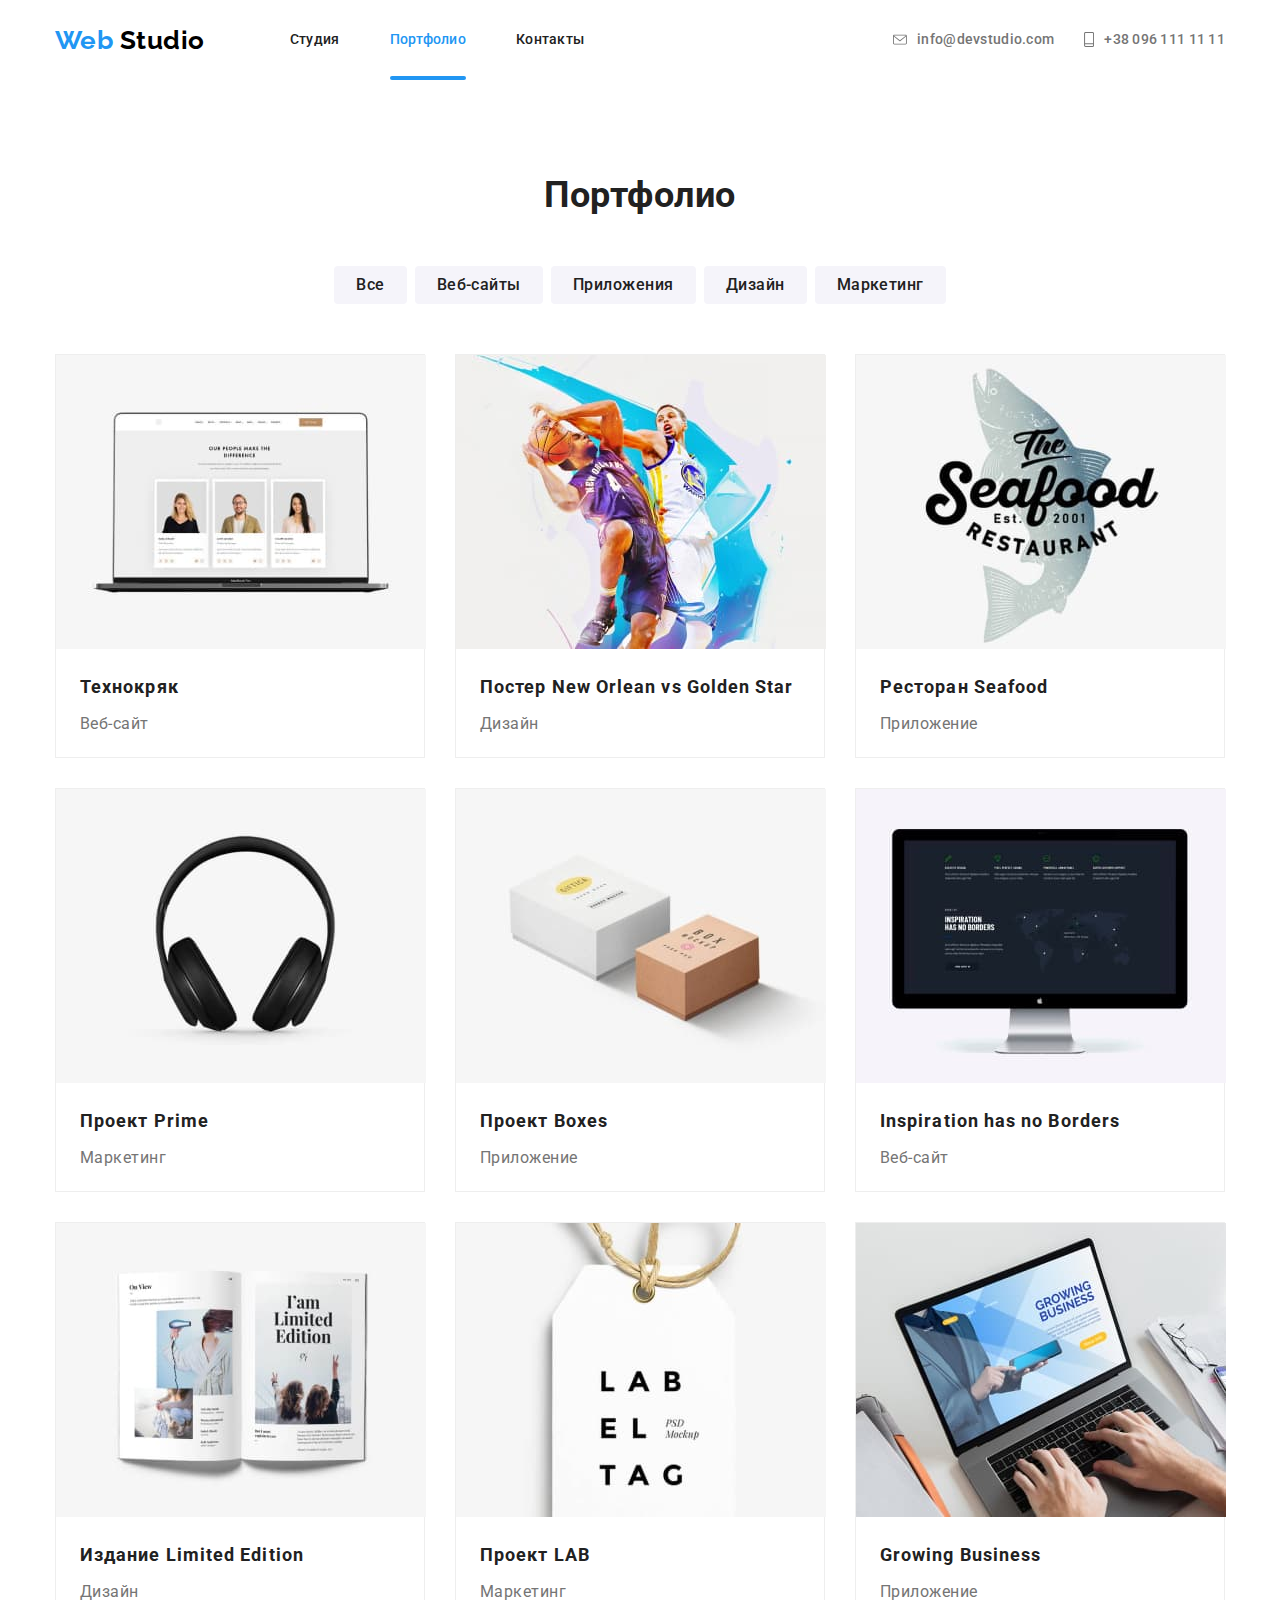
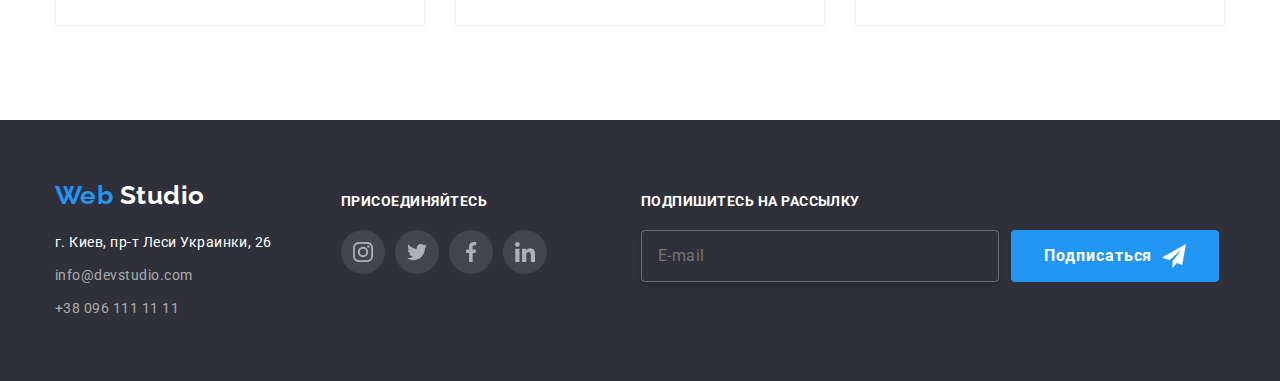
==== portfolio.html @ 020f71ee "copy-hw-6" ====
<!DOCTYPE html>
<html lang="en">

<head>
    <meta charset="UTF-8">
    <meta name="viewport" content="width=device-width, initial-scale=1.0">
    <link
        href="https://fonts.googleapis.com/css2?family=Raleway:wght@400;700&family=Roboto:wght@400;500;700;900&display=swap"
        rel="stylesheet">
    <link rel="stylesheet"
        href="https://cdnjs.cloudflare.com/ajax/libs/modern-normalize/0.6.0/modern-normalize.min.css">
    <link rel="stylesheet" href="./css/styles.css">
    <title>Portfolio</title>
</head>

<body>
    <!--Шапка страницы-->
    <header>
        <!--Главная навигация-->
        <nav class="container main-nav">
            <a href="/" class="logo text"><span class="logo-accent">Web</span> Studio</a>
            <ul class="site-nav list">
                <li class="item"><a href="./index.html" class="link text">Студия</a></li>
                <li class="item"><a href="./portfolio.html" class="link current text">Портфолио</a></li>
                <li class="item"><a href="" class="link text">Контакты</a></li>
            </ul>
            <address class="address">
                <a href="mailto:info@devstudio.com" class="address-link text">
                    <svg class="icon-mail">
                        <use href="./images/sprite.svg#icon-e-mail"></use>
                    </svg>
                    info@devstudio.com</a>
                <a href="tel:+380961111111" class="address-link text">
                    <svg class="icon-mobile">
                        <use href="./images/sprite.svg#icon-mobile"></use>
                    </svg>
                    +38 096 111 11 11
                </a>
            </address>
        </nav>
    </header>
    <!--Основной контент-->
    <main>
        <!--Фильтр-->
        <section class="section">
            <div class="container">
                <!--Скрытый заголовок-->
                <h1 class="section-title">Портфолио</h1>
                <!--Список фильтров-->
                <ul class="filter list">
                    <li class="item"><button type="button" class="btn">Все</button>
                    </li>
                    <li class="item"><button type="button" class="btn">Веб-сайты</button>
                    </li>
                    <li class="item"><button type="button" class="btn">Приложения</button></li>
                    <li class="item"><button type="button" class="btn">Дизайн</button>
                    </li>
                    <li class="item"><button type="button" class="btn">Маркетинг</button>
                    </li>
                </ul>
                <!--Список проектов-->
                <ul class="projects list">
                    <li class="projects-item">
                        <a href="/" class="project-links text">
                            <div class="project-img project1">
                                <p class="projects-text">Технокряк это современная площадка распространения
                                    коронавируса.
                                    Компании
                                    используют эту
                                    платформу для цифрового
                                    шпионажа и атак на защищённые сервера конкурентов.</p>
                            </div>
                            <div class="project-bottom">
                                <h2 class="projects-title">Технокряк</h2>
                                <p class="projects-filter">Веб-сайт</p>
                            </div>

                        </a>
                    </li>
                    <li class="projects-item">
                        <a href="/" class="project-links text">
                            <div class="project-img project2">
                                <p class="projects-text">Технокряк это современная площадка распространения
                                    коронавируса.
                                    Компании
                                    используют эту
                                    платформу для цифрового
                                    шпионажа и атак на защищённые сервера конкурентов.</p>
                            </div>
                            <div class="project-bottom">
                                <h2 class="projects-title">Постер New Orlean vs Golden Star</h2>
                                <p class="projects-filter">Дизайн</p>
                            </div>
                        </a>
                    </li>
                    <li class="projects-item">
                        <a href="/" class="project-links text">
                            <div class="project-img project3">
                                <p class="projects-text">Технокряк это современная площадка распространения
                                    коронавируса.
                                    Компании
                                    используют эту
                                    платформу для цифрового
                                    шпионажа и атак на защищённые сервера конкурентов.</p>
                            </div>
                            <div class="project-bottom">
                                <h2 class="projects-title">Ресторан Seafood</h2>
                                <p class="projects-filter">Приложение</p>
                            </div>
                        </a>
                    </li>
                    <li class="projects-item">
                        <a href="/" class="project-links text">
                            <div class="project-img project4">
                                <p class="projects-text">Технокряк это современная площадка распространения
                                    коронавируса.
                                    Компании
                                    используют эту
                                    платформу для цифрового
                                    шпионажа и атак на защищённые сервера конкурентов.</p>
                            </div>
                            <div class="project-bottom">
                                <h2 class="projects-title">Проект Prime</h2>
                                <p class="projects-filter">Маркетинг</p>
                            </div>
                        </a>
                    </li>
                    <li class="projects-item">
                        <a href="/" class="project-links text">
                            <div class="project-img project5">
                                <p class="projects-text">Технокряк это современная площадка распространения
                                    коронавируса.
                                    Компании
                                    используют эту
                                    платформу для цифрового
                                    шпионажа и атак на защищённые сервера конкурентов.</p>
                            </div>
                            <div class="project-bottom">
                                <h2 class="projects-title">Проект Boxes</h2>
                                <p class="projects-filter">Приложение</p>
                            </div>
                        </a>
                    </li>
                    <li class="projects-item">
                        <a href="/" class="project-links text">
                            <div class="project-img project6">
                                <p class="projects-text">Технокряк это современная площадка распространения
                                    коронавируса.
                                    Компании
                                    используют эту
                                    платформу для цифрового
                                    шпионажа и атак на защищённые сервера конкурентов.</p>
                            </div>
                            <div class="project-bottom">
                                <h2 class="projects-title">Inspiration has no Borders</h2>
                                <p class="projects-filter">Веб-сайт</p>
                            </div>
                        </a>
                    </li>
                    <li class="projects-item">
                        <a href="/" class="project-links text">
                            <div class="project-img project7">
                                <p class="projects-text">Технокряк это современная площадка распространения
                                    коронавируса.
                                    Компании
                                    используют эту
                                    платформу для цифрового
                                    шпионажа и атак на защищённые сервера конкурентов.</p>
                            </div>
                            <div class="project-bottom">
                                <h2 class="projects-title">Издание Limited Edition</h2>
                                <p class="projects-filter">Дизайн</p>
                            </div>
                        </a>
                    </li>
                    <li class="projects-item">
                        <a href="/" class="project-links text">
                            <div class="project-img project8">
                                <p class="projects-text">Технокряк это современная площадка распространения
                                    коронавируса.
                                    Компании
                                    используют эту
                                    платформу для цифрового
                                    шпионажа и атак на защищённые сервера конкурентов.</p>
                            </div>
                            <div class="project-bottom">
                                <h2 class="projects-title">Проект LAB</h2>
                                <p class="projects-filter">Маркетинг</p>
                            </div>
                        </a>
                    </li>
                    <li class="projects-item">
                        <a href="/" class="project-links text">
                            <div class="project-img project9">
                                <p class="projects-text">Технокряк это современная площадка распространения
                                    коронавируса.
                                    Компании
                                    используют эту
                                    платформу для цифрового
                                    шпионажа и атак на защищённые сервера конкурентов.</p>
                            </div>
                            <div class="project-bottom">
                                <h2 class="projects-title">Growing Business</h2>
                                <p class="projects-filter">Приложение</p>
                            </div>
                        </a>
                    </li>
                </ul>
            </div>
        </section>
    </main>
    <!--Подвал страницы-->
    <footer class="footer">
        <div class="container">
            <div class="footer-flex">
                <!--левая часть футера-->
                <div class="left">
                    <a href="/" class="footer-logo text"><span class="logo-accent">Web</span> Studio</a>
                    <address class="footer-adress">
                        г. Киев, пр-т Леси Украинки, 26
                    </address>
                    <address class="footer-adress">
                        <a href="mailto:info@devstudio.com" class="footer-address-link text">info@devstudio.com</a>
                    </address>
                    <address class="footer-adress">
                        <a href="tel:+380961111111" class="footer-address-link text">+38 096 111 11 11</a>
                    </address>
                </div>
                <!--Средняя часть футера-->
                <div class="middle">
                    <p class="footer-title">Присоединяйтесь</p>
                    <!--Список соц.сетей-->
                    <ul class="social-links list">
                        <li class="links">
                            <a href="https://www.instagram.com/" class="footer-link">
                                <svg class="icon-links">
                                    <use href="./images/sprite.svg#icon-instagram"></use>
                                </svg>
                            </a>
                        </li>
                        <li class="links">
                            <a href="https://twitter.com/" class="footer-link">
                                <svg class="icon-links">
                                    <use href="./images/sprite.svg#icon-twitter"></use>
                                </svg>
                            </a>
                        </li>
                        <li class="links">
                            <a href="https://facebook.com/" class="footer-link">
                                <svg class="icon-links">
                                    <use href="./images/sprite.svg#icon-facebook"></use>
                                </svg>
                            </a>
                        </li>
                        <li class="links">
                            <a href="https://linkedin.com/" class="footer-link">
                                <svg class="icon-links">
                                    <use href="./images/sprite.svg#icon-linkedin"></use>
                                </svg>
                            </a>
                        </li>
                    </ul>
                </div>
                <!--Правая часть футера-->
                <div class="right">
                    <p class="footer-title">Подпишитесь на рассылку</p>
                    <form class="form-footer">
                        <div class="form-footer-field">
                            <input class="form-footer-input" type="text" name="name" id="name" placeholder="E-mail">
                            <label class="form-footer-label" for="name"></label>
                        </div>
                        <button type="submit" class="button">Подписаться
                            <svg class="icon-button">
                                <use href="./images/sprite.svg#icon-button"></use>
                            </svg>
                        </button>
                    </form>
                </div>
            </div>
        </div>
    </footer>
</body>

</html>
---- css/styles.css ----
/* цвет заголовков чёрный #212121; */
/* цвет текста #757575;*/
/* цвет заголовков белый, цвет текста на кнопках и основной цвет фона #FFFFFF;  */
/* акцент и цвет ховера #2196F3; */
/* вторичный цвет фона #F5F4FA; */
/* цвет футера #2F303A; */
/* прозрачный фон rgba(47, 48, 58, 0.8); */
/* цвет текста в футере rgba(255, 255, 255, 0.6); */

:root {
  --main-text-color: #757575;
  --primary-text-color-and-background: #ffffff;
  --title-text-color: #212121;
  --accent-button-and-hover-color: #2196f3;
  --background-color-second: #f5f4fa;
  --opacity-background-color: rgba(47, 48, 58, 0.8);
  --footer-color: #2f303a;
  --footer-text-color: rgba(255, 255, 255, 0.6);
  --animation-timing-function: cubic-bezier(0.4, 0, 0.2, 1);
}

body {
  margin: 0;
  background-color: var(--primary-text-color-and-background);
  color: var(--main-text-color);
  font-family: Roboto, sans-serif;
  letter-spacing: 0.03em;
}
/*Utilities*/
.container {
  margin-left: auto;
  margin-right: auto;
  padding-left: 15px;
  padding-right: 15px;
  width: 1200px;
  /*outline: 2px solid tomato;*/
}

.list {
  margin: 0;
  padding: 0;
  list-style: none;
}

.text {
  text-decoration: none;
}

/*logo*/
.logo {
  color: #000000;
  font-family: Raleway, sans-serif;
  font-weight: 700;
  font-size: 26px;
  line-height: 1.19;
}
.logo-accent {
  color: var(--accent-button-and-hover-color);
}

/*site navigation*/
.main-nav {
  display: flex;
  align-items: center;
}

.site-nav {
  display: flex;
  margin-left: 85px;
}
.site-nav .item + .item {
  margin-left: 50px;
}
/*
.site-nav .item:not(:last-child) {
  margin-right: 50px;
}
*/
.site-nav .link {
  display: flex;
  position: relative;
  padding-top: 32px;
  padding-bottom: 32px;

  color: var(--title-text-color);
  font-weight: 500;
  font-size: 14px;
  line-height: 1.14;
  letter-spacing: 0.02em;

  transition: color 250ms var(--animation-timing-function);
}
.site-nav .link:hover,
.site-nav .link:focus {
  color: var(--accent-button-and-hover-color);
}
.site-nav .link.current {
  color: var(--accent-button-and-hover-color);
}

.site-nav .link.current::after {
  content: "";
  position: absolute;
  left: 0;
  bottom: 0;

  display: block;
  width: 100%;
  height: 4px;
  border-radius: 2px;
  background-color: var(--accent-button-and-hover-color);
  transition: background-color 250ms var(--animation-timing-function);
}

/*address*/
.address {
  display: flex;
  margin-left: auto;
  align-items: center;
}

.address-link {
  display: flex;
  align-items: center;
  max-width: 161px;
  height: 16px;
  color: var(--main-text-color);
  font-style: normal;
  font-weight: 500;
  font-size: 14px;
  line-height: 1.14;
  letter-spacing: 0.02em;

  transition-property: all;
  transition-duration: 250ms;
  transition-timing-function: cubic-bezier(0.4, 0, 0.2, 1);
}

.address-link + .address-link {
  margin-left: 30px;
}

.address-link:hover,
.address-link:focus {
  color: var(--accent-button-and-hover-color);
  --color3: var(--accent-button-and-hover-color);
}

.icon-mail {
  width: 16px;
  height: 12px;
  margin-right: 10px;
}

.icon-mobile {
  width: 10px;
  height: 15px;
  margin-right: 10px;
}

/*banner*/
.banner {
  text-align: center;
}

.banner .overlay {
  height: 600px;
  max-width: 1600px;
  margin-left: auto;
  margin-right: auto;
  background-image: linear-gradient(
      to right,
      var(--opacity-background-color),
      var(--opacity-background-color)
    ),
    url(../images/banner.jpg);
  background-repeat: no-repeat;
  background-position: center;
  background-size: cover;
}

.banner-title {
  margin-top: 0;
  margin-bottom: 30px;
  padding-top: 200px;
  padding-left: 452px;
  padding-right: 452px;

  color: var(--primary-text-color-and-background);

  font-weight: 900;
  font-size: 44px;
  line-height: 1.36;
  text-align: center;
  letter-spacing: 0.06em;
  text-transform: uppercase;

  /*outline: 2px solid tomato;*/
}
.button {
  display: inline-flex;
  align-items: center;
  text-align: center;
  border: 1px solid transparent;
  border-radius: 4px;
  padding: 10px 32px;
  min-width: 200px;

  color: var(--primary-text-color-and-background);
  background-color: var(--accent-button-and-hover-color);

  font-weight: 700;
  font-size: 16px;
  line-height: 1.87;
  letter-spacing: 0.06em;
}

.button:hover,
.button:focus {
  cursor: pointer;
}

.form {
  display: block;
  position: relative;
  width: 528px;

  margin-left: auto;
  margin-right: auto;
  padding: 40px;

  background-color: var(--primary-text-color-and-background);
  box-shadow: 0px 2px 1px rgba(0, 0, 0, 0.2), 0px 1px 1px rgba(0, 0, 0, 0.14),
    0px 1px 3px rgba(0, 0, 0, 0.12);
  border-radius: 4px;
}

.form-title {
  margin-top: 0;
  margin-bottom: 30px;
  font-size: 20px;
  line-height: 1.15;
  font-weight: 700;
  letter-spacing: 0.03em;
  color: var(--title-text-color);
}
.form-field {
  position: relative;
  display: flex;
  flex-direction: column;
  margin-bottom: 28px;
}

.form-input {
  margin: 0;
  padding: 11px 42px;
  border: 1px solid rgba(33, 33, 33, 0.2);
  border-radius: 4px;
}

.form-label {
  display: inline-flex;
  position: absolute;
  top: 50%;
  left: 42px;
  font-size: 14px;
  line-height: 1.14;
  letter-spacing: 0.01em;

  color: var(--main-text-color);

  transform: translateY(-50%);
  transition: all 250ms var(--animation-timing-function);
}
.form-input:hover,
.form-input:focus {
  outline: 1px solid var(--accent-button-and-hover-color);
  cursor: pointer;
}

.form-label:hover {
  cursor: pointer;
}

.form-input:focus + .form-label,
.form-input:not(:placeholder-shown) + .form-label {
  transform: translateY(-38px) translateX(-26px);
  color: var(--accent-button-and-hover-color);
}

.icon-input {
  display: inline-block;
  position: absolute;
  top: 50%;
  left: 16px;
  width: 18px;
  height: 18px;
  transform: translateY(-50%);
  transition: color 250ms var(--animation-timing-function);
}

.icon-input:hover {
  cursor: pointer;
}
.form-input:focus ~ .icon-input {
  --color1: var(--accent-button-and-hover-color);
}
.form-comment {
  display: inline-flex;
  position: relative;
  padding: 12px 16px;
  font-size: 14px;
  line-height: 1.14;
  letter-spacing: 0.01em;

  border: 1px solid rgba(33, 33, 33, 0.2);
  border-radius: 4px;
  color: var(--main-text-color);
  resize: none;
}

.form-label-comment {
  display: inline-flex;
  position: absolute;
  top: 12px;
  left: 16px;
  font-size: 14px;
  line-height: 1.14;
  letter-spacing: 0.01em;

  color: var(--main-text-color);

  transition: all 250ms var(--animation-timing-function);
}

.form-comment:focus + .form-label-comment,
.form-comment:not(:placeholder-shown) + .form-label-comment {
  transform: translateY(-32px);
  color: var(--accent-button-and-hover-color);
}

.form-comment:hover,
.form-comment:focus {
  outline: 1px solid var(--accent-button-and-hover-color);
  cursor: pointer;
}

.checkbox {
  display: inline-flex;
  margin-left: 0;
  -webkit-appearance: none;
  -moz-appearance: none;
  appearance: none;
  position: absolute;
}

.label-checkbox {
  font-size: 14px;
  line-height: 1.71px;
  letter-spacing: 0.03em;

  color: var(--main-text-color);
}
.label-checkbox::before {
  content: "";
  display: inline-flex;
  width: 16px;
  height: 15px;
  border: 2px solid var(--title-text-color);
  border-radius: 4px;
  margin-right: 7px;
}

.checkbox:checked + .label-checkbox::before {
  border-color: var(--accent-button-and-hover-color);
  background-color: var(--accent-button-and-hover-color);
  background-image: url(../images/icon-check.svg);
  background-size: contain;
  background-origin: border-box;
}

.checkbox-link {
  color: var(--accent-button-and-hover-color);
}
.form-field.align {
  display: flex;
  align-items: center;
  align-content: center;
}

.btn-submit {
  display: inline-flex;
  align-items: center;
  align-content: center;
  text-align: center;
  border: 1px solid transparent;
  border-radius: 4px;
  box-shadow: 0px 4px 4px rgba(0, 0, 0, 0.15);
  padding: 10px 55px;
  min-width: 200px;

  color: var(--primary-text-color-and-background);
  background-color: var(--accent-button-and-hover-color);

  font-weight: 700;
  font-size: 16px;
  line-height: 1.87;
  letter-spacing: 0.06em;

  transition: all 250ms var(--animation-timing-function);
}

.btn-submit:hover,
.btn-submit:focus {
  cursor: pointer;
  background-color: #188ce8;
}

.btn-close {
  display: inline-block;
  position: absolute;
  top: 8px;
  right: 8px;
  width: 30px;
  height: 30px;
  border-radius: 50%;
  box-shadow: none;
  background-color: var(--primary-text-color-and-background);
  border: 1px solid rgba(0, 0, 0, 0.1);
}

.icon-close-black {
  display: inline-block;
  position: absolute;
  padding: 0;
  top: 50%;
  right: 5px;
  width: 18px;
  height: 18px;
  transform: translateY(-50%);
}

.btn-close:hover .icon-close-black,
.btn-close:focus .icon-close-black {
  cursor: pointer;
  --color1: var(--accent-button-and-hover-color);
}

.form-footer {
  display: flex;
}

.form-footer-field {
  display: inline-flex;
  position: relative;
}
.form-footer-input {
  display: inline-flex;
  position: relative;
  width: 358px;
  margin-right: 12px;
  padding: 15px 16px;
  border: 1px solid rgba(255, 255, 255, 0.3);
  box-shadow: 0px 4px 4px rgba(0, 0, 0, 0.15);
  border-radius: 4px;
  font-size: 16px;
  line-height: 1.25;
  letter-spacing: 0.03em;
  color: rgba(255, 255, 255, 0.6);
  background-color: transparent;
}
.form-footer-label {
  display: inline-flex;
  position: absolute;
  top: 50%;
  left: 16px;
  font-size: 14px;
  line-height: 1.14;
  letter-spacing: 0.01em;

  color: var(--main-text-color);

  transform: translateY(-50%);
  transition: all 250ms var(--animation-timing-function);
}

.backdrop {
  position: fixed;
  top: 0;
  left: 0;
  width: 100%;
  height: 100%;
  z-index: 101;
  opacity: 1;
  background-color: rgba(0, 0, 0, 0.2);
  transition: transform 250ms var(--animation-timing-function);
}
.backdrop.is-hidden {
  visibility: hidden;
  opacity: 0;
  pointer-events: none;
}
.modal {
  position: absolute;
  top: 50%;
  left: 50%;
  transform: translate(-50%, -50%);
  width: 528px;
  height: 581px;
  background-color: #fff;
  box-shadow: 0px 2px 1px rgba(0, 0, 0, 0.2), 0px 1px 1px rgba(0, 0, 0, 0.14),
    0px 1px 3px rgba(0, 0, 0, 0.12);
  border-radius: 4px;
}

/*section*/
.section {
  padding-top: 94px;
  padding-bottom: 94px;
}

.section.one-padding {
  padding-top: 94px;
  padding-bottom: 0;
}

.section-title {
  margin-top: 0;
  margin-bottom: 50px;

  color: var(--title-text-color);
  font-weight: 700;
  font-size: 36px;
  line-height: 1.17;
  text-align: center;
}

/*features*/
.feature-list {
  display: flex;
}

.icon {
  padding: 25px 100px;
  margin-bottom: 30px;
  border-radius: 4px;
  background-color: var(--background-color-second);
}

.icon-feature {
  display: flex;
  width: 70px;
  height: 70px;
}

/*.feature-list .item::before {
  display: flex;
  content: "";
  height: 120px;
  margin-bottom: 30px;
  background-size: 70px;
  background-repeat: no-repeat;
  background-position: center;
  background-color: var(--background-color-second);
}
.icon-antenna::before {
  background-image: url(../images/antenna.svg);
}

.icon-clock::before {
  background-image: url(../images/clock.svg);
}

.icon-diagram::before {
  background-image: url(../images/diagram.svg);
}

.icon-astronaut::before {
  background-image: url(../images/astronaut.svg);
}
*/
.feature-list .item + .item {
  margin-left: 30px;
}
.feature-list .title {
  margin-top: 0;
  margin-bottom: 10px;

  color: var(--title-text-color);
  font-weight: 700;
  font-size: 14px;
  line-height: 1.14;
  text-transform: uppercase;
}
.feature-list .text {
  margin-top: 0;
  margin-bottom: 0;

  font-size: 14px;
  line-height: 1.71;
}

/*work*/
.work-list {
  display: flex;
}
.work-list-item {
  display: flex;
  position: relative;
  width: calc((100% - 60px) / 3);
  margin-right: 30px;
  height: 294px;
}
.work-list-item:nth-child(3n) {
  margin-right: 0;
}

.work-list-title {
  display: block;
  position: absolute;
  text-align: center;
  margin-top: 0;
  margin-bottom: 0;
  bottom: 0;
  width: 100%;
  padding: 27px 72px;
  height: 70px;

  color: var(--primary-text-color-and-background);
  background-color: var(--opacity-background-color);

  font-weight: 700;
  font-size: 14px;
  line-height: 1.14;
  text-transform: uppercase;
}

/*team*/
.section.background {
  background-color: var(--background-color-second);
}
.team-list {
  display: flex;
}

.team-list .item {
  display: flex;
  flex-direction: column;
  align-items: center;
  max-width: 270px;
  height: 422px;
  background-color: var(--primary-text-color-and-background);
  box-shadow: 0px 2px 1px rgba(0, 0, 0, 0.2), 0px 1px 1px rgba(0, 0, 0, 0.14),
    0px 1px 3px rgba(0, 0, 0, 0.12);
  border-radius: 0px 0px 4px 4px;
}

.team-list .item::before {
  display: flex;
  content: "";
  height: 260px;
  width: 270px;
  margin-bottom: 30px;
  background-repeat: no-repeat;
}
.product-designer::before {
  background-image: url(../images/Kucherenko.jpg);
}

.frontend-developer::before {
  background-image: url(../images/Ivanova.jpg);
}

.marketing::before {
  background-image: url(../images/Schevchenko.jpg);
}
.ui-designer::before {
  background-image: url(../images/Nikolaev.jpg);
}
.team-list .item + .item {
  margin-left: 30px;
}
.team-list .title {
  margin-top: 0;
  margin-bottom: 10px;

  color: var(--title-text-color);

  font-weight: 500;
  font-size: 16px;
  line-height: 1.19;
}
.team-list .text {
  margin-top: 0;
  margin-bottom: 16px;

  font-size: 16px;
  line-height: 1.19;
}
/*social-links*/
.social-links {
  display: flex;
}

.social-links .link {
  display: inline-flex;
  align-items: center;
  justify-content: center;
  width: 44px;
  height: 44px;
  border-radius: 50%;
  box-shadow: none;

  transition-property: all;
  transition-duration: 250ms;
  transition-timing-function: cubic-bezier(0.4, 0, 0.2, 1);
}

.icon-links {
  display: flex;
  width: 20px;
  height: 20px;
}

.social-links .links:not(:last-child) {
  margin-right: 10px;
}

.social-links .link:hover,
.social-links .link:focus {
  border-radius: 50%;
  box-shadow: none;
  cursor: pointer;
  --color4: #ffffff;
  background-color: var(--accent-button-and-hover-color);
}

/*clients*/

.clients {
  display: flex;
}
.client-link {
  display: flex;
  align-items: center;
  justify-content: center;
  width: 170px;
  height: 90px;
  padding: 22px 41px;
  border: 1px solid #afb1b8;
  border-radius: 4px;

  transition-property: all;
  transition-duration: 250ms;
  transition-timing-function: cubic-bezier(0.4, 0, 0.2, 1);
}

.client-link:hover,
.client-link:focus {
  border: 1px solid var(--accent-button-and-hover-color);
  cursor: pointer;
  --color4: var(--accent-button-and-hover-color);
}
.item + .item {
  margin-left: 30px;
}
.icon-clients {
  max-width: 88px;
  max-height: 52px;
  transition-property: color;
  transition-duration: 250ms;
  transition-timing-function: cubic-bezier(0.4, 0, 0.2, 1);
}
.icon-clients:hover,
.icon-clients:focus {
  cursor: pointer;
  --color4: var(--accent-button-and-hover-color);
}

/*footer*/
.footer {
  padding-top: 60px;
  padding-bottom: 60px;
  color: var(--primary-text-color-and-background);
  background-color: var(--footer-color);
}
.footer-flex {
  display: flex;
}
.footer-flex .left {
  margin-right: 69px;
}
.footer-logo {
  display: block;
  margin-bottom: 20px;
  color: var(--primary-text-color-and-background);
  font-family: Raleway, sans-serif;
  font-weight: 700;
  font-size: 26px;
  line-height: 1.19;
}
.footer-adress {
  display: block;
  font-style: normal;
  font-size: 14px;
  line-height: 1.71;
}
.footer-adress:not(:last-child) {
  margin-bottom: 9px;
}

.footer-address-link {
  color: var(--footer-text-color);

  transition-property: all;
  transition-duration: 250ms;
  transition-timing-function: cubic-bezier(0.4, 0, 0.2, 1);
}
.footer-address-link:hover,
.footer-address-link:focus {
  color: var(--accent-button-and-hover-color);
}
.footer-flex .middle {
  margin-right: 94px;
}
.footer-title {
  font-weight: 700;
  font-size: 14px;
  line-height: 1.14;
  text-transform: uppercase;
  margin-bottom: 20px;
}

.social-links .footer-link {
  display: inline-flex;
  align-items: center;
  justify-content: center;
  width: 44px;
  height: 44px;
  border-radius: 50%;
  box-shadow: none;
  background-color: rgba(255, 255, 255, 0.1);
}

.social-links .footer-link:hover,
.social-links .footer-link:focus {
  border-radius: 50%;
  box-shadow: none;
  cursor: pointer;
  --color4: #ffffff;
  background-color: var(--accent-button-and-hover-color);
}

.icon-button {
  width: 24px;
  height: 24px;
  margin-left: 10px;
}
/*portfolio*/

/*filter*/
.filter {
  display: flex;
  justify-content: center;
  margin-bottom: 50px;
}

.btn {
  border: none;
  border-radius: 4px;
  padding: 6px 22px;
  color: var(--title-text-color);
  background-color: var(--background-color-second);
  font-family: inherit;
  font-weight: 500;
  font-size: 16px;
  line-height: 1.62;
  letter-spacing: inherit;
  transition-property: all;
  transition-duration: 250ms;
  transition-timing-function: cubic-bezier(0.4, 0, 0.2, 1);
}
.btn:hover,
.btn:focus {
  cursor: pointer;
  color: var(--primary-text-color-and-background);
  background-color: var(--accent-button-and-hover-color);
  box-shadow: 0px 2px 2px rgba(0, 0, 0, 0.12), 0px 1px 2px rgba(0, 0, 0, 0.08),
    0px 3px 1px rgba(0, 0, 0, 0.1);
  border-radius: 4px;
}

.filter .item + .item {
  margin-left: 8px;
}

/*projects*/

.projects {
  display: flex;
  flex-wrap: wrap;
}
.projects-item {
  display: flex;
  position: relative;
  width: calc((100% - 60px) / 3);
  height: 404px;
  margin-right: 30px;
  margin-bottom: 30px;
  display: inline-block;
  border: 1px solid #eeeeee;
  transition: box-shadow 250ms var(--animation-timing-function);
}

.projects-item:nth-child(3n) {
  margin-right: 0;
}
.projects-item:nth-last-child(-n + 3) {
  margin-bottom: 0;
}

.projects-item:hover,
.projects-item:focus {
  box-shadow: 1px 4px 6px rgba(0, 0, 0, 0.16), 0px 4px 4px rgba(0, 0, 0, 0.06),
    0px 1px 1px rgba(0, 0, 0, 0.12);
  border: 1px solid #eeeeee;
}

.projects-text {
  position: absolute;
  display: flex;
  margin-top: 0;
  margin-bottom: 0;
  height: 100%;
  width: 100%;
  padding: 63px 24px;
  color: var(--primary-text-color-and-background);
  background-color: rgba(33, 150, 243, 0.9);
  font-size: 18px;
  line-height: 1.56;
  letter-spacing: 0.03em;

  transform: translateY(100%);
  transition: transform 250ms var(--animation-timing-function);
}

.projects-item:hover .projects-text {
  transform: translateY(0%);
}

.project-img {
  position: relative;
  display: flex;
  width: 370px;
  height: 294px;
  overflow: hidden;
}

.project-img.project1 {
  background-image: url(../images/project1.jpg);
}

.project-img.project2 {
  background-image: url(../images/project2.jpg);
}

.project-img.project3 {
  background-image: url(../images/project3.jpg);
}

.project-img.project4 {
  background-image: url(../images/project4.jpg);
}

.project-img.project5 {
  background-image: url(../images/project5.jpg);
}

.project-img.project6 {
  background-image: url(../images/project6.jpg);
}

.project-img.project7 {
  background-image: url(../images/project7.jpg);
}

.project-img.project8 {
  background-image: url(../images/project8.jpg);
}

.project-img.project9 {
  background-image: url(../images/project9.jpg);
}

.project-bottom {
  display: flex;
  flex-direction: column;
  padding: 20px 24px;
}

.projects-title {
  margin-top: 0;
  margin-bottom: 4px;

  color: var(--title-text-color);

  font-weight: 700;
  font-size: 18px;
  line-height: 2;
  letter-spacing: 0.06em;
}
.projects-filter {
  margin-top: 0;
  margin-bottom: 0;

  color: var(--main-text-color);
  font-size: 16px;
  line-height: 1.87;
}
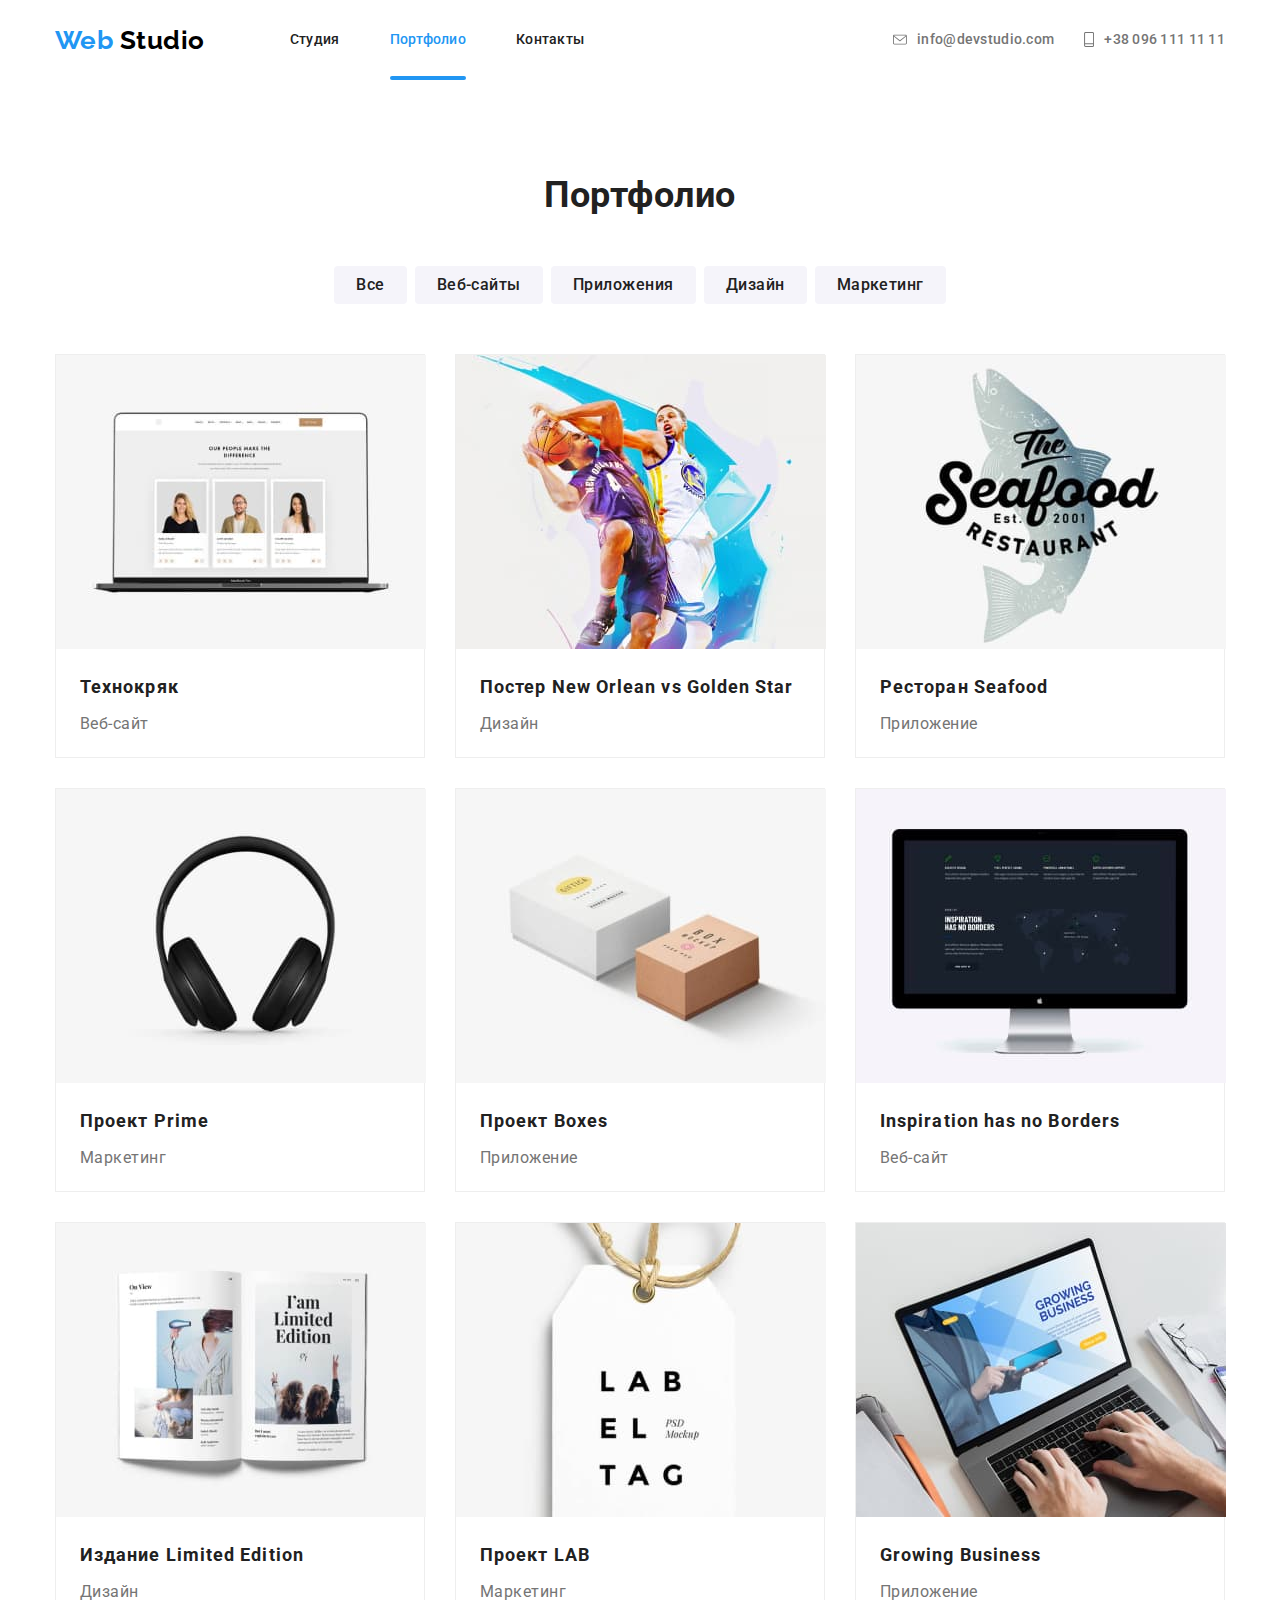
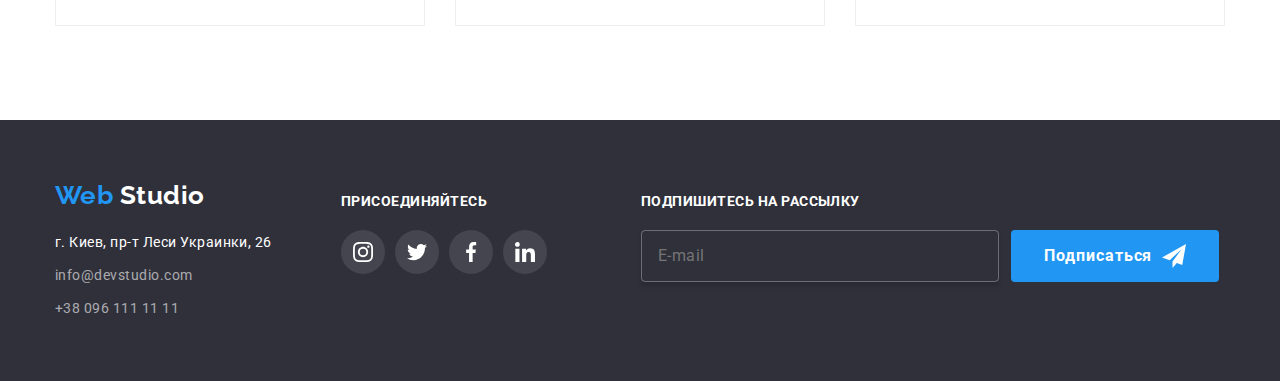
==== commit 6e49fe24: "hw-7-final" ====
--- a/portfolio.html
+++ b/portfolio.html
@@ -9,7 +9,7 @@
         rel="stylesheet">
     <link rel="stylesheet"
         href="https://cdnjs.cloudflare.com/ajax/libs/modern-normalize/0.6.0/modern-normalize.min.css">
-    <link rel="stylesheet" href="./css/styles.css">
+    <link rel="stylesheet" href="./css/main.min.css">
     <title>Portfolio</title>
 </head>
 
@@ -233,28 +233,28 @@
                     <ul class="social-links list">
                         <li class="links">
                             <a href="https://www.instagram.com/" class="footer-link">
-                                <svg class="icon-links">
+                                <svg class="icon-links-footer">
                                     <use href="./images/sprite.svg#icon-instagram"></use>
                                 </svg>
                             </a>
                         </li>
                         <li class="links">
                             <a href="https://twitter.com/" class="footer-link">
-                                <svg class="icon-links">
+                                <svg class="icon-links-footer">
                                     <use href="./images/sprite.svg#icon-twitter"></use>
                                 </svg>
                             </a>
                         </li>
                         <li class="links">
                             <a href="https://facebook.com/" class="footer-link">
-                                <svg class="icon-links">
+                                <svg class="icon-links-footer">
                                     <use href="./images/sprite.svg#icon-facebook"></use>
                                 </svg>
                             </a>
                         </li>
                         <li class="links">
                             <a href="https://linkedin.com/" class="footer-link">
-                                <svg class="icon-links">
+                                <svg class="icon-links-footer">
                                     <use href="./images/sprite.svg#icon-linkedin"></use>
                                 </svg>
                             </a>
--- a/css/main.min.css
+++ b/css/main.min.css
@@ -0,0 +1,2 @@
+body{margin:0;background-color:#fff;color:#757575;font-family:Roboto, sans-serif;letter-spacing:0.03em}.container{margin-left:auto;margin-right:auto;padding-left:15px;padding-right:15px;width:1200px}.list{margin:0;padding:0;list-style:none}.text{text-decoration:none}.logo{color:#000;font-family:Raleway, sans-serif;font-weight:700;font-size:26px;line-height:1.19}.logo-accent{color:#2196f3}.main-nav{display:-webkit-box;display:-ms-flexbox;display:flex;-webkit-box-align:center;-ms-flex-align:center;align-items:center}.site-nav{display:-webkit-box;display:-ms-flexbox;display:flex;margin-left:85px}.site-nav .item+.item{margin-left:50px}.site-nav .link{display:-webkit-box;display:-ms-flexbox;display:flex;position:relative;padding-top:32px;padding-bottom:32px;color:#212121;font-weight:500;font-size:14px;line-height:1.14;letter-spacing:0.02em;-webkit-transition:color 250ms cubic-bezier(0.4, 0, 0.2, 1);transition:color 250ms cubic-bezier(0.4, 0, 0.2, 1)}.site-nav .link:hover,.site-nav .link:focus{color:#2196f3}.site-nav .link.current{color:#2196f3}.site-nav .link.current::after{content:"";position:absolute;left:0;bottom:0;display:block;width:100%;height:4px;border-radius:2px;background-color:#2196f3;-webkit-transition:background-color 250ms cubic-bezier(0.4, 0, 0.2, 1);transition:background-color 250ms cubic-bezier(0.4, 0, 0.2, 1)}.address{display:-webkit-box;display:-ms-flexbox;display:flex;-webkit-box-align:center;-ms-flex-align:center;align-items:center;margin-left:auto}.address-link{display:-webkit-box;display:-ms-flexbox;display:flex;-webkit-box-align:center;-ms-flex-align:center;align-items:center;max-width:161px;height:16px;color:#757575;font-style:normal;font-weight:500;font-size:14px;line-height:1.14;letter-spacing:0.02em;-webkit-transition:all 250ms cubic-bezier(0.4, 0, 0.2, 1);transition:all 250ms cubic-bezier(0.4, 0, 0.2, 1)}.address-link+.address-link{margin-left:30px}.address-link:hover,.address-link:focus{color:#2196f3;fill:#2196f3}.icon-mail{width:16px;height:12px;margin-right:10px}.icon-mobile{width:10px;height:15px;margin-right:10px}.banner{text-align:center}.banner .overlay{height:600px;max-width:1600px;margin-left:auto;margin-right:auto;background-image:-webkit-gradient(linear, left top, right top, from(rgba(47,48,58,0.8)), to(rgba(47,48,58,0.8))),url(../images/banner.jpg);background-image:linear-gradient(to right, rgba(47,48,58,0.8), rgba(47,48,58,0.8)),url(../images/banner.jpg);background-repeat:no-repeat;background-position:center;background-size:cover}.banner-title{margin-top:0;margin-bottom:30px;padding-top:200px;padding-left:452px;padding-right:452px;color:#fff;font-weight:900;font-size:44px;line-height:1.36;text-align:center;letter-spacing:0.06em;text-transform:uppercase}.button{display:-webkit-inline-box;display:-ms-inline-flexbox;display:inline-flex;-webkit-box-align:center;-ms-flex-align:center;align-items:center;text-align:center;border:1px solid transparent;border-radius:4px;padding:10px 32px;min-width:200px;color:#fff;background-color:#2196f3;font-weight:700;font-size:16px;line-height:1.87;letter-spacing:0.06em}.button:hover,.button:focus{cursor:pointer}.form{display:block;position:relative;width:528px;margin-left:auto;margin-right:auto;padding:40px;background-color:#fff;-webkit-box-shadow:0px 2px 1px rgba(0,0,0,0.2),0px 1px 1px rgba(0,0,0,0.14),0px 1px 3px rgba(0,0,0,0.12);box-shadow:0px 2px 1px rgba(0,0,0,0.2),0px 1px 1px rgba(0,0,0,0.14),0px 1px 3px rgba(0,0,0,0.12);border-radius:4px}.form-title{margin-top:0;margin-bottom:30px;font-size:20px;line-height:1.15;font-weight:700;letter-spacing:0.03em;color:#212121}.form-field{position:relative;display:-webkit-box;display:-ms-flexbox;display:flex;-webkit-box-orient:vertical;-webkit-box-direction:normal;-ms-flex-direction:column;flex-direction:column;margin-bottom:28px}.form-field.align{display:-webkit-box;display:-ms-flexbox;display:flex;-webkit-box-align:center;-ms-flex-align:center;align-items:center;-ms-flex-line-pack:center;align-content:center}.form-label{display:-webkit-inline-box;display:-ms-inline-flexbox;display:inline-flex;position:absolute;top:50%;left:42px;font-size:14px;line-height:1.14;letter-spacing:0.01em;color:#757575;-webkit-transform:translateY(-50%);transform:translateY(-50%);-webkit-transition:all 250ms cubic-bezier(0.4, 0, 0.2, 1);transition:all 250ms cubic-bezier(0.4, 0, 0.2, 1)}.form-label:hover{cursor:pointer}.form-input{margin:0;padding:11px 42px;border:1px solid rgba(33,33,33,0.2);border-radius:4px}.form-input:hover,.form-input:focus{outline:1px solid #2196f3;cursor:pointer}.form-input:focus+.form-label,.form-input:not(:placeholder-shown)+.form-label{-webkit-transform:translateY(-38px) translateX(-26px);transform:translateY(-38px) translateX(-26px);color:#2196f3}.icon-input{display:inline-block;position:absolute;top:50%;left:16px;width:18px;height:18px;-webkit-transform:translateY(-50%);transform:translateY(-50%);-webkit-transition:color 250ms cubic-bezier(0.4, 0, 0.2, 1);transition:color 250ms cubic-bezier(0.4, 0, 0.2, 1)}.icon-input:hover{cursor:pointer}.form-input:focus ~ .icon-input{--color1: $accent-color}.form-comment{display:-webkit-inline-box;display:-ms-inline-flexbox;display:inline-flex;position:relative;padding:12px 16px;font-size:14px;line-height:1.14;letter-spacing:0.01em;border:1px solid rgba(33,33,33,0.2);border-radius:4px;color:#757575;resize:none}.form-comment:hover,.form-comment:focus{outline:1px solid #2196f3;cursor:pointer}.form-label-comment{display:-webkit-inline-box;display:-ms-inline-flexbox;display:inline-flex;position:absolute;top:12px;left:16px;font-size:14px;line-height:1.14;letter-spacing:0.01em;color:#757575;-webkit-transition:all 250ms cubic-bezier(0.4, 0, 0.2, 1);transition:all 250ms cubic-bezier(0.4, 0, 0.2, 1)}.form-comment:focus+.form-label-comment,.form-comment:not(:placeholder-shown)+.form-label-comment{-webkit-transform:translateY(-32px);transform:translateY(-32px);color:#2196f3}.checkbox{display:-webkit-inline-box;display:-ms-inline-flexbox;display:inline-flex;margin-left:0;-webkit-appearance:none;-moz-appearance:none;appearance:none;position:absolute}.label-checkbox{font-size:14px;line-height:1.71px;letter-spacing:0.03em;color:#757575}.label-checkbox::before{content:"";display:-webkit-inline-box;display:-ms-inline-flexbox;display:inline-flex;width:16px;height:15px;border:2px solid #212121;border-radius:4px;margin-right:7px}.checkbox:checked+.label-checkbox::before{border-color:#2196f3;background-color:#2196f3;background-image:url(../images/icon-check.svg);background-size:contain;background-origin:border-box}.checkbox-link{color:#2196f3}.btn-submit{display:-webkit-inline-box;display:-ms-inline-flexbox;display:inline-flex;-webkit-box-align:center;-ms-flex-align:center;align-items:center;-ms-flex-line-pack:center;align-content:center;text-align:center;border:1px solid transparent;border-radius:4px;-webkit-box-shadow:0px 4px 4px rgba(0,0,0,0.15);box-shadow:0px 4px 4px rgba(0,0,0,0.15);padding:10px 55px;min-width:200px;color:#fff;background-color:#2196f3;font-weight:700;font-size:16px;line-height:1.87;letter-spacing:0.06em;-webkit-transition:all 250ms cubic-bezier(0.4, 0, 0.2, 1);transition:all 250ms cubic-bezier(0.4, 0, 0.2, 1)}.btn-submit:hover,.btn-submit:focus{cursor:pointer;background-color:#188ce8}.btn-close{display:inline-block;position:absolute;top:8px;right:8px;width:30px;height:30px;border-radius:50%;-webkit-box-shadow:none;box-shadow:none;background-color:#fff;border:1px solid rgba(0,0,0,0.1)}.btn-close:hover .icon-close-black,.btn-close:focus .icon-close-black{cursor:pointer;--color1: $accent-color}.icon-close-black{display:inline-block;position:absolute;padding:0;top:50%;right:5px;width:18px;height:18px;-webkit-transform:translateY(-50%);transform:translateY(-50%)}.backdrop{position:fixed;top:0;left:0;width:100%;height:100%;z-index:101;opacity:1;background-color:rgba(0,0,0,0.2);-webkit-transition:-webkit-transform 250ms cubic-bezier(0.4, 0, 0.2, 1);transition:-webkit-transform 250ms cubic-bezier(0.4, 0, 0.2, 1);transition:transform 250ms cubic-bezier(0.4, 0, 0.2, 1);transition:transform 250ms cubic-bezier(0.4, 0, 0.2, 1), -webkit-transform 250ms cubic-bezier(0.4, 0, 0.2, 1)}.backdrop.is-hidden{visibility:hidden;opacity:0;pointer-events:none}.modal{position:absolute;top:50%;left:50%;-webkit-transform:translate(-50%, -50%);transform:translate(-50%, -50%);width:528px;height:581px;background-color:#fff;-webkit-box-shadow:0px 2px 1px rgba(0,0,0,0.2),0px 1px 1px rgba(0,0,0,0.14),0px 1px 3px rgba(0,0,0,0.12);box-shadow:0px 2px 1px rgba(0,0,0,0.2),0px 1px 1px rgba(0,0,0,0.14),0px 1px 3px rgba(0,0,0,0.12);border-radius:4px}.section{padding-top:94px;padding-bottom:94px}.section.one-padding{padding-top:94px;padding-bottom:0}.section-title{margin-top:0;margin-bottom:50px;color:#212121;font-weight:700;font-size:36px;line-height:1.17;text-align:center}.section.background{background-color:#f5f4fa}.feature-list{display:-webkit-box;display:-ms-flexbox;display:flex}.feature-list .item+.item{margin-left:30px}.feature-list .title{margin-top:0;margin-bottom:10px;color:#212121;font-weight:700;font-size:14px;line-height:1.14;text-transform:uppercase}.feature-list .text{margin-top:0;margin-bottom:0;font-size:14px;line-height:1.71}.icon{padding:25px 100px;margin-bottom:30px;border-radius:4px;background-color:#f5f4fa}.icon-feature{display:-webkit-box;display:-ms-flexbox;display:flex;width:70px;height:70px}.work-list{display:-webkit-box;display:-ms-flexbox;display:flex}.work-list-item{display:-webkit-box;display:-ms-flexbox;display:flex;position:relative;width:calc((100% - 60px) / 3);margin-right:30px;height:294px}.work-list-item:nth-child(3n){margin-right:0}.work-list-title{display:block;position:absolute;text-align:center;margin-top:0;margin-bottom:0;bottom:0;width:100%;padding:27px 72px;height:70px;color:#fff;background-color:rgba(47,48,58,0.8);font-weight:700;font-size:14px;line-height:1.14;text-transform:uppercase}.team-list{display:-webkit-box;display:-ms-flexbox;display:flex}.team-list .item{display:-webkit-box;display:-ms-flexbox;display:flex;-webkit-box-orient:vertical;-webkit-box-direction:normal;-ms-flex-direction:column;flex-direction:column;-webkit-box-align:center;-ms-flex-align:center;align-items:center;max-width:270px;height:422px;background-color:#fff;-webkit-box-shadow:0px 2px 1px rgba(0,0,0,0.2),0px 1px 1px rgba(0,0,0,0.14),0px 1px 3px rgba(0,0,0,0.12);box-shadow:0px 2px 1px rgba(0,0,0,0.2),0px 1px 1px rgba(0,0,0,0.14),0px 1px 3px rgba(0,0,0,0.12);border-radius:0px 0px 4px 4px}.team-list .item::before{display:-webkit-box;display:-ms-flexbox;display:flex;content:"";height:260px;width:270px;margin-bottom:30px;background-repeat:no-repeat}.team-list .item+.item{margin-left:30px}.team-list .title{margin-top:0;margin-bottom:10px;color:#212121;font-weight:500;font-size:16px;line-height:1.19}.team-list .text{margin-top:0;margin-bottom:16px;font-size:16px;line-height:1.19}.product-designer::before{background-image:url(../images/Kucherenko.jpg)}.frontend-developer::before{background-image:url(../images/Ivanova.jpg)}.marketing::before{background-image:url(../images/Schevchenko.jpg)}.ui-designer::before{background-image:url(../images/Nikolaev.jpg)}.social-links{display:-webkit-box;display:-ms-flexbox;display:flex}.social-links .link{display:-webkit-inline-box;display:-ms-inline-flexbox;display:inline-flex;-webkit-box-align:center;-ms-flex-align:center;align-items:center;-webkit-box-pack:center;-ms-flex-pack:center;justify-content:center;width:44px;height:44px;border-radius:50%;-webkit-box-shadow:none;box-shadow:none;-webkit-transition:all 250ms cubic-bezier(0.4, 0, 0.2, 1);transition:all 250ms cubic-bezier(0.4, 0, 0.2, 1)}.social-links .link:hover,.social-links .link:focus{border-radius:50%;-webkit-box-shadow:none;box-shadow:none;cursor:pointer;background-color:#2196f3}.social-links .links:not(:last-child){margin-right:10px}.icon-links{display:-webkit-box;display:-ms-flexbox;display:flex;width:20px;height:20px;fill:#afb1b8}.link:hover .icon-links,.link:focus .icon-links{fill:#fff}.clients{display:-webkit-box;display:-ms-flexbox;display:flex}.client-link{display:-webkit-box;display:-ms-flexbox;display:flex;-webkit-box-align:center;-ms-flex-align:center;align-items:center;-webkit-box-pack:center;-ms-flex-pack:center;justify-content:center;width:170px;height:90px;padding:22px 41px;border:1px solid #afb1b8;border-radius:4px;-webkit-transition:all 250ms cubic-bezier(0.4, 0, 0.2, 1);transition:all 250ms cubic-bezier(0.4, 0, 0.2, 1)}.client-link:hover,.client-link:focus{border:1px solid #2196f3;cursor:pointer;fill:#2196f3}.item+.item{margin-left:30px}.icon-clients{max-width:88px;max-height:52px;-webkit-transition:all 250ms cubic-bezier(0.4, 0, 0.2, 1);transition:all 250ms cubic-bezier(0.4, 0, 0.2, 1);fill:#afb1b8}.client-link:hover .icon-clients,.client-link:focus .icon-clients{cursor:pointer;fill:#2196f3}.footer{padding-top:60px;padding-bottom:60px;color:#fff;background-color:#2f303a}.footer-flex{display:-webkit-box;display:-ms-flexbox;display:flex}.footer-flex .left{margin-right:69px}.footer-flex .middle{margin-right:94px}.footer-title{font-weight:700;font-size:14px;line-height:1.14;text-transform:uppercase;margin-bottom:20px}.footer-logo{display:block;margin-bottom:20px;color:#fff;font-family:Raleway, sans-serif;font-weight:700;font-size:26px;line-height:1.19}.footer-adress{display:block;font-style:normal;font-size:14px;line-height:1.71}.footer-adress:not(:last-child){margin-bottom:9px}.footer-address-link{color:rgba(255,255,255,0.6);-webkit-transition:color 250ms cubic-bezier(0.4, 0, 0.2, 1);transition:color 250ms cubic-bezier(0.4, 0, 0.2, 1)}.footer-address-link:hover,.footer-address-link:focus{color:#2196f3}.social-links .footer-link{display:-webkit-inline-box;display:-ms-inline-flexbox;display:inline-flex;-webkit-box-align:center;-ms-flex-align:center;align-items:center;-webkit-box-pack:center;-ms-flex-pack:center;justify-content:center;width:44px;height:44px;border-radius:50%;-webkit-box-shadow:none;box-shadow:none;background-color:rgba(255,255,255,0.1)}.social-links .footer-link:hover,.social-links .footer-link:focus{border-radius:50%;-webkit-box-shadow:none;box-shadow:none;cursor:pointer;background-color:#2196f3}.icon-links-footer{width:20px;height:20px;fill:#fff}.form-footer{display:-webkit-box;display:-ms-flexbox;display:flex}.form-footer-field{display:-webkit-inline-box;display:-ms-inline-flexbox;display:inline-flex;position:relative}.form-footer-input{display:-webkit-inline-box;display:-ms-inline-flexbox;display:inline-flex;position:relative;width:358px;margin-right:12px;padding:15px 16px;border:1px solid rgba(255,255,255,0.3);-webkit-box-shadow:0px 4px 4px rgba(0,0,0,0.15);box-shadow:0px 4px 4px rgba(0,0,0,0.15);border-radius:4px;font-size:16px;line-height:1.25;letter-spacing:0.03em;color:rgba(255,255,255,0.6);background-color:transparent}.form-footer-label{display:-webkit-inline-box;display:-ms-inline-flexbox;display:inline-flex;position:absolute;top:50%;left:16px;font-size:14px;line-height:1.14;letter-spacing:0.01em;color:#757575;-webkit-transform:translateY(-50%);transform:translateY(-50%);-webkit-transition:all 250ms cubic-bezier(0.4, 0, 0.2, 1);transition:all 250ms cubic-bezier(0.4, 0, 0.2, 1)}.icon-button{width:24px;height:24px;margin-left:10px}.filter{display:-webkit-box;display:-ms-flexbox;display:flex;-webkit-box-pack:center;-ms-flex-pack:center;justify-content:center;margin-bottom:50px}.filter .item+.item{margin-left:8px}.btn{border:none;border-radius:4px;padding:6px 22px;color:#212121;background-color:#f5f4fa;font-family:inherit;font-weight:500;font-size:16px;line-height:1.62;letter-spacing:inherit;-webkit-transition:all 250ms cubic-bezier(0.4, 0, 0.2, 1);transition:all 250ms cubic-bezier(0.4, 0, 0.2, 1)}.btn:hover,.btn:focus{cursor:pointer;color:#fff;background-color:#2196f3;-webkit-box-shadow:0px 2px 2px rgba(0,0,0,0.12),0px 1px 2px rgba(0,0,0,0.08),0px 3px 1px rgba(0,0,0,0.1);box-shadow:0px 2px 2px rgba(0,0,0,0.12),0px 1px 2px rgba(0,0,0,0.08),0px 3px 1px rgba(0,0,0,0.1);border-radius:4px}.projects{display:-webkit-box;display:-ms-flexbox;display:flex;-ms-flex-wrap:wrap;flex-wrap:wrap}.projects-item{display:-webkit-box;display:-ms-flexbox;display:flex;position:relative;width:calc((100% - 60px) / 3);height:404px;margin-right:30px;margin-bottom:30px;border:1px solid #eee;-webkit-transition:-webkit-box-shadow 250ms cubic-bezier(0.4, 0, 0.2, 1);transition:-webkit-box-shadow 250ms cubic-bezier(0.4, 0, 0.2, 1);transition:box-shadow 250ms cubic-bezier(0.4, 0, 0.2, 1);transition:box-shadow 250ms cubic-bezier(0.4, 0, 0.2, 1), -webkit-box-shadow 250ms cubic-bezier(0.4, 0, 0.2, 1)}.projects-item:nth-child(3n){margin-right:0}.projects-item:nth-last-child(-n+3){margin-bottom:0}.projects-item:hover,.projects-item:focus{-webkit-box-shadow:1px 4px 6px rgba(0,0,0,0.16),0px 4px 4px rgba(0,0,0,0.06),0px 1px 1px rgba(0,0,0,0.12);box-shadow:1px 4px 6px rgba(0,0,0,0.16),0px 4px 4px rgba(0,0,0,0.06),0px 1px 1px rgba(0,0,0,0.12);border:1px solid #eee}.projects-text{position:absolute;display:-webkit-box;display:-ms-flexbox;display:flex;margin-top:0;margin-bottom:0;height:100%;width:100%;padding:63px 24px;color:#fff;background-color:rgba(33,150,243,0.9);font-size:18px;line-height:1.56;letter-spacing:0.03em;-webkit-transform:translateY(100%);transform:translateY(100%);-webkit-transition:-webkit-transform 250ms cubic-bezier(0.4, 0, 0.2, 1);transition:-webkit-transform 250ms cubic-bezier(0.4, 0, 0.2, 1);transition:transform 250ms cubic-bezier(0.4, 0, 0.2, 1);transition:transform 250ms cubic-bezier(0.4, 0, 0.2, 1), -webkit-transform 250ms cubic-bezier(0.4, 0, 0.2, 1)}.projects-item:hover .projects-text{-webkit-transform:translateY(0%);transform:translateY(0%)}.project-img{position:relative;display:-webkit-box;display:-ms-flexbox;display:flex;width:370px;height:294px;overflow:hidden}.project-img.project1{background-image:url(../images/project1.jpg)}.project-img.project2{background-image:url(../images/project2.jpg)}.project-img.project3{background-image:url(../images/project3.jpg)}.project-img.project4{background-image:url(../images/project4.jpg)}.project-img.project5{background-image:url(../images/project5.jpg)}.project-img.project6{background-image:url(../images/project6.jpg)}.project-img.project7{background-image:url(../images/project7.jpg)}.project-img.project8{background-image:url(../images/project8.jpg)}.project-img.project9{background-image:url(../images/project9.jpg)}.project-bottom{display:-webkit-box;display:-ms-flexbox;display:flex;-webkit-box-orient:vertical;-webkit-box-direction:normal;-ms-flex-direction:column;flex-direction:column;padding:20px 24px}.projects-title{margin-top:0;margin-bottom:4px;color:#212121;font-weight:700;font-size:18px;line-height:2;letter-spacing:0.06em}.projects-filter{margin-top:0;margin-bottom:0;color:#757575;font-size:16px;line-height:1.87}
+/*# sourceMappingURL=main.min.css.map */